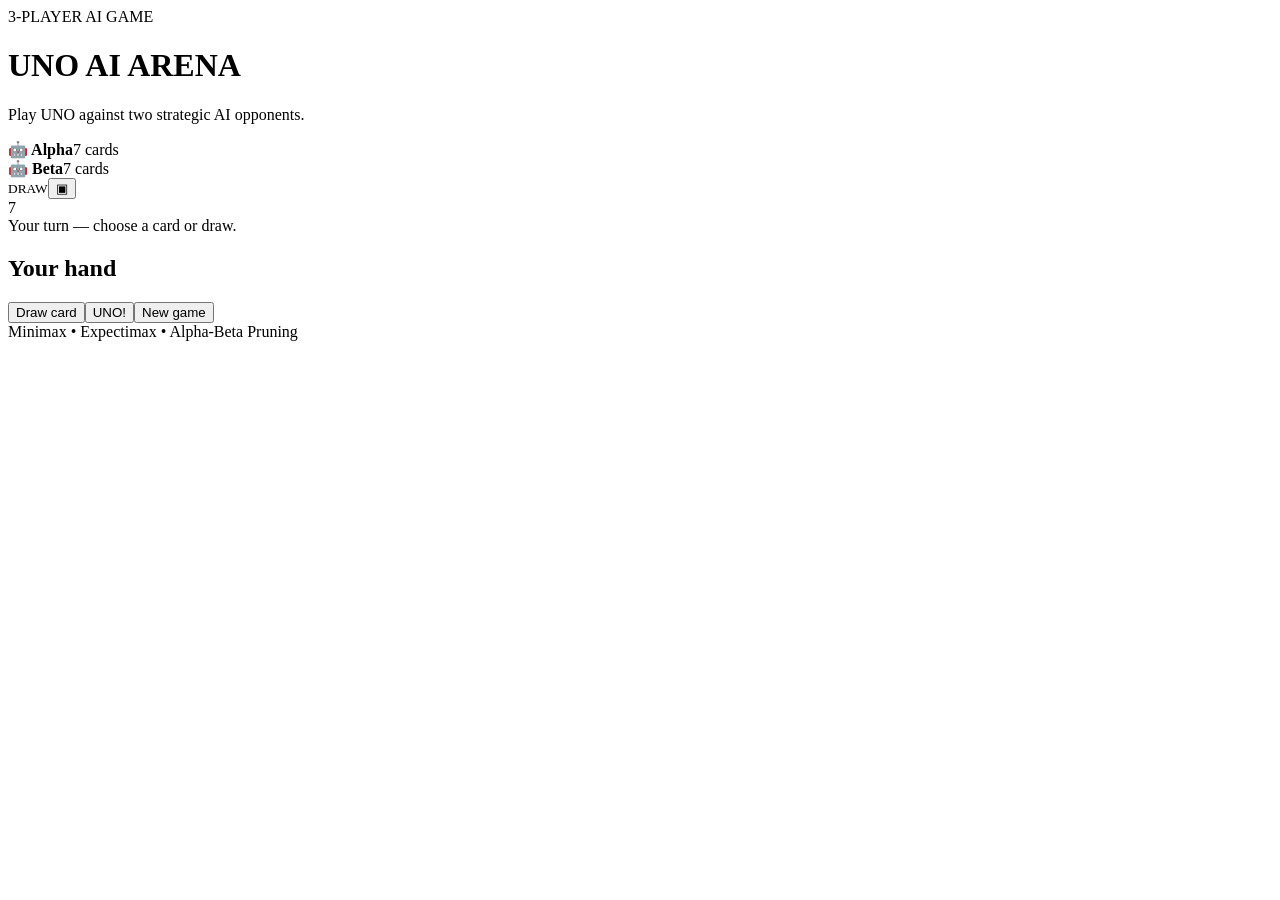
==== index.html @ a3a521a3 "Add Vercel-ready UNO AI web interface" ====
<!doctype html>
<html lang="en"><head><meta charset="utf-8"><meta name="viewport" content="width=device-width,initial-scale=1"><title>UNO AI Arena</title><link rel="stylesheet" href="style.css"></head><body><main><header><span class="eyebrow">3-PLAYER AI GAME</span><h1>UNO <span>AI</span> ARENA</h1><p>Play UNO against two strategic AI opponents.</p></header><section class="game"><div class="opponents"><div class="player"><b>🤖 Alpha</b><span id="ai1count">7 cards</span></div><div class="player"><b>🤖 Beta</b><span id="ai2count">7 cards</span></div></div><div class="table"><div class="pile"><small>DRAW</small><button id="draw" aria-label="Draw a card">▣</button></div><div class="discard" id="discard">7</div><div class="status" id="status">Your turn — choose a card or draw.</div></div><section><h2>Your hand</h2><div class="hand" id="hand"></div><div class="actions"><button id="draw2">Draw card</button><button id="uno">UNO!</button><button id="new">New game</button></div></section></section><footer>Minimax • Expectimax • Alpha-Beta Pruning</footer></main><script src="app.js"></script></body></html>
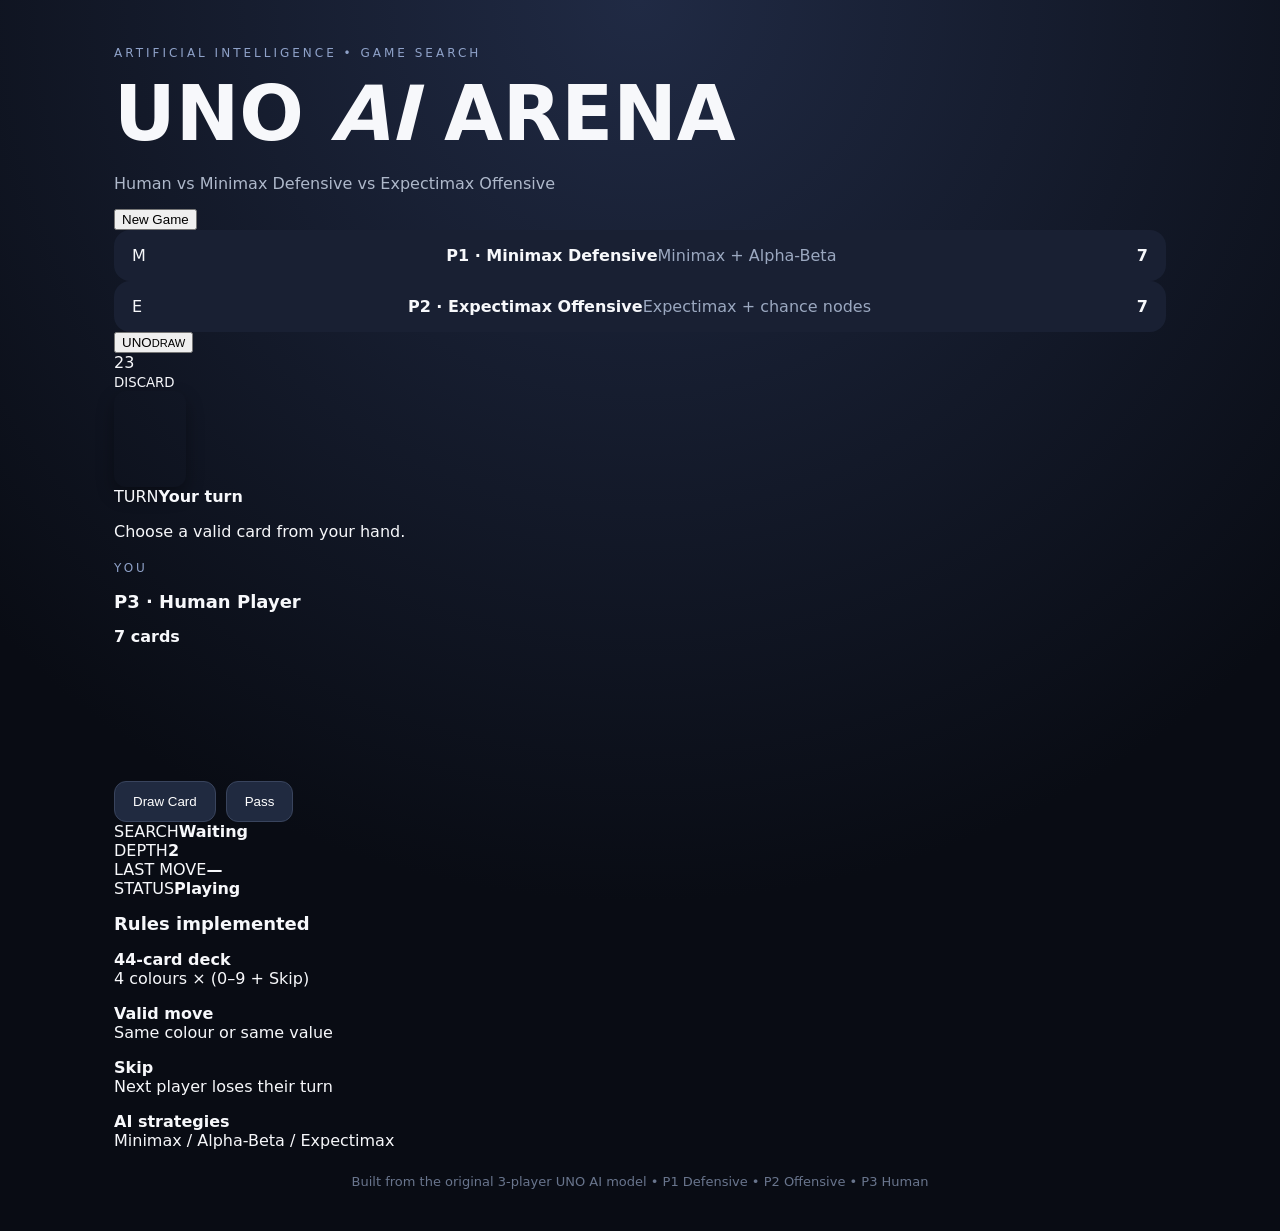
==== commit 6c683a8b: "Rebuild UNO UI around the actual 3-player game model" ====
--- a/index.html
+++ b/index.html
@@ -1,2 +1,15 @@
 <!doctype html>
-<html lang="en"><head><meta charset="utf-8"><meta name="viewport" content="width=device-width,initial-scale=1"><title>UNO AI Arena</title><link rel="stylesheet" href="style.css"></head><body><main><header><span class="eyebrow">3-PLAYER AI GAME</span><h1>UNO <span>AI</span> ARENA</h1><p>Play UNO against two strategic AI opponents.</p></header><section class="game"><div class="opponents"><div class="player"><b>🤖 Alpha</b><span id="ai1count">7 cards</span></div><div class="player"><b>🤖 Beta</b><span id="ai2count">7 cards</span></div></div><div class="table"><div class="pile"><small>DRAW</small><button id="draw" aria-label="Draw a card">▣</button></div><div class="discard" id="discard">7</div><div class="status" id="status">Your turn — choose a card or draw.</div></div><section><h2>Your hand</h2><div class="hand" id="hand"></div><div class="actions"><button id="draw2">Draw card</button><button id="uno">UNO!</button><button id="new">New game</button></div></section></section><footer>Minimax • Expectimax • Alpha-Beta Pruning</footer></main><script src="app.js"></script></body></html>+<html lang="en">
+<head><meta charset="utf-8"><meta name="viewport" content="width=device-width,initial-scale=1"><title>UNO 3-Player AI Arena</title><link rel="stylesheet" href="style.css"></head>
+<body>
+<main>
+<header><div><span class="eyebrow">ARTIFICIAL INTELLIGENCE • GAME SEARCH</span><h1>UNO <em>AI</em> ARENA</h1><p>Human vs Minimax Defensive vs Expectimax Offensive</p></div><button id="newGame" class="secondary">New Game</button></header>
+<section class="board">
+<div class="players"><article id="p1" class="player"><div class="avatar">M</div><div><strong>P1 · Minimax Defensive</strong><span>Minimax + Alpha-Beta</span></div><b id="p1Count">7</b></article><article id="p2" class="player"><div class="avatar">E</div><div><strong>P2 · Expectimax Offensive</strong><span>Expectimax + chance nodes</span></div><b id="p2Count">7</b></article></div>
+<div class="arena"><div class="deck"><button id="draw" aria-label="Draw card"><span>UNO</span><small>DRAW</small></button><div id="deckCount">23</div></div><div class="discard-wrap"><small>DISCARD</small><div id="discard" class="card large"></div></div><div class="turn"><span>TURN</span><strong id="turnText">Your turn</strong><p id="message">Choose a valid card from your hand.</p></div></div>
+<div class="human"><div class="human-title"><div><span class="eyebrow">YOU</span><h2>P3 · Human Player</h2></div><b id="p3Count">7 cards</b></div><div id="hand" class="hand"></div><div class="actions"><button id="drawBtn">Draw Card</button><button id="passBtn" class="secondary">Pass</button></div></div>
+</section>
+<aside class="insights"><div><span>SEARCH</span><strong id="strategy">Waiting</strong></div><div><span>DEPTH</span><strong>2</strong></div><div><span>LAST MOVE</span><strong id="lastMove">—</strong></div><div><span>STATUS</span><strong id="gameStatus">Playing</strong></div></aside>
+<section class="rules"><h2>Rules implemented</h2><div><p><b>44-card deck</b><br>4 colours × (0–9 + Skip)</p><p><b>Valid move</b><br>Same colour or same value</p><p><b>Skip</b><br>Next player loses their turn</p><p><b>AI strategies</b><br>Minimax / Alpha-Beta / Expectimax</p></div></section>
+<footer>Built from the original 3-player UNO AI model • P1 Defensive • P2 Offensive • P3 Human</footer>
+</main><script src="app.js"></script></body></html>
--- a/style.css
+++ b/style.css
@@ -0,0 +1 @@
+*{box-sizing:border-box}body{margin:0;min-height:100vh;background:radial-gradient(circle at top,#202a44,#090c14 65%);color:#f7f8fb;font:16px Inter,system-ui,sans-serif}main{max-width:1100px;margin:auto;padding:42px 24px}.eyebrow{font-size:12px;letter-spacing:3px;color:#8fa2c9}h1{font-size:clamp(42px,7vw,76px);margin:8px 0}h1 span{color:#ff4d67}header p{color:#aeb8ca}.game{margin-top:30px;padding:28px;border:1px solid #30394f;border-radius:28px;background:#111725;box-shadow:0 24px 80px #0006}.opponents{display:flex;gap:14px}.player{flex:1;padding:16px 18px;background:#192033;border-radius:16px;display:flex;justify-content:space-between}.player span{color:#9ba8c0}.table{min-height:330px;display:flex;align-items:center;justify-content:center;gap:35px;position:relative}.pile,.discard{width:110px;height:150px;border-radius:14px;display:grid;place-items:center;font-size:42px;font-weight:800}.pile{border:2px dashed #49546d;color:#9da8bc}.pile small{font-size:10px}.pile button{background:none;border:0;color:white;font-size:38px;cursor:pointer}.discard{background:#e8465d;box-shadow:0 12px 35px #e8465d55}.status{position:absolute;bottom:22px;color:#b8c3d8}.hand{display:flex;flex-wrap:wrap;gap:12px;min-height:115px}.card{width:72px;height:96px;border:0;border-radius:12px;color:white;font-weight:800;font-size:22px;cursor:pointer;box-shadow:0 8px 18px #0005}.red{background:#e8465d}.blue{background:#3d7df0}.green{background:#20a36a}.yellow{background:#e7b52c;color:#141414}.actions{display:flex;gap:10px;margin-top:20px}.actions button{padding:12px 18px;border:1px solid #39445d;background:#202a40;color:white;border-radius:12px;cursor:pointer}.actions button:hover{background:#2d3954}h2{font-size:18px}footer{text-align:center;color:#69758d;margin-top:24px;font-size:13px}@media(max-width:650px){.table{min-height:260px}.player{flex-direction:column;gap:5px}.card{width:60px;height:82px}}
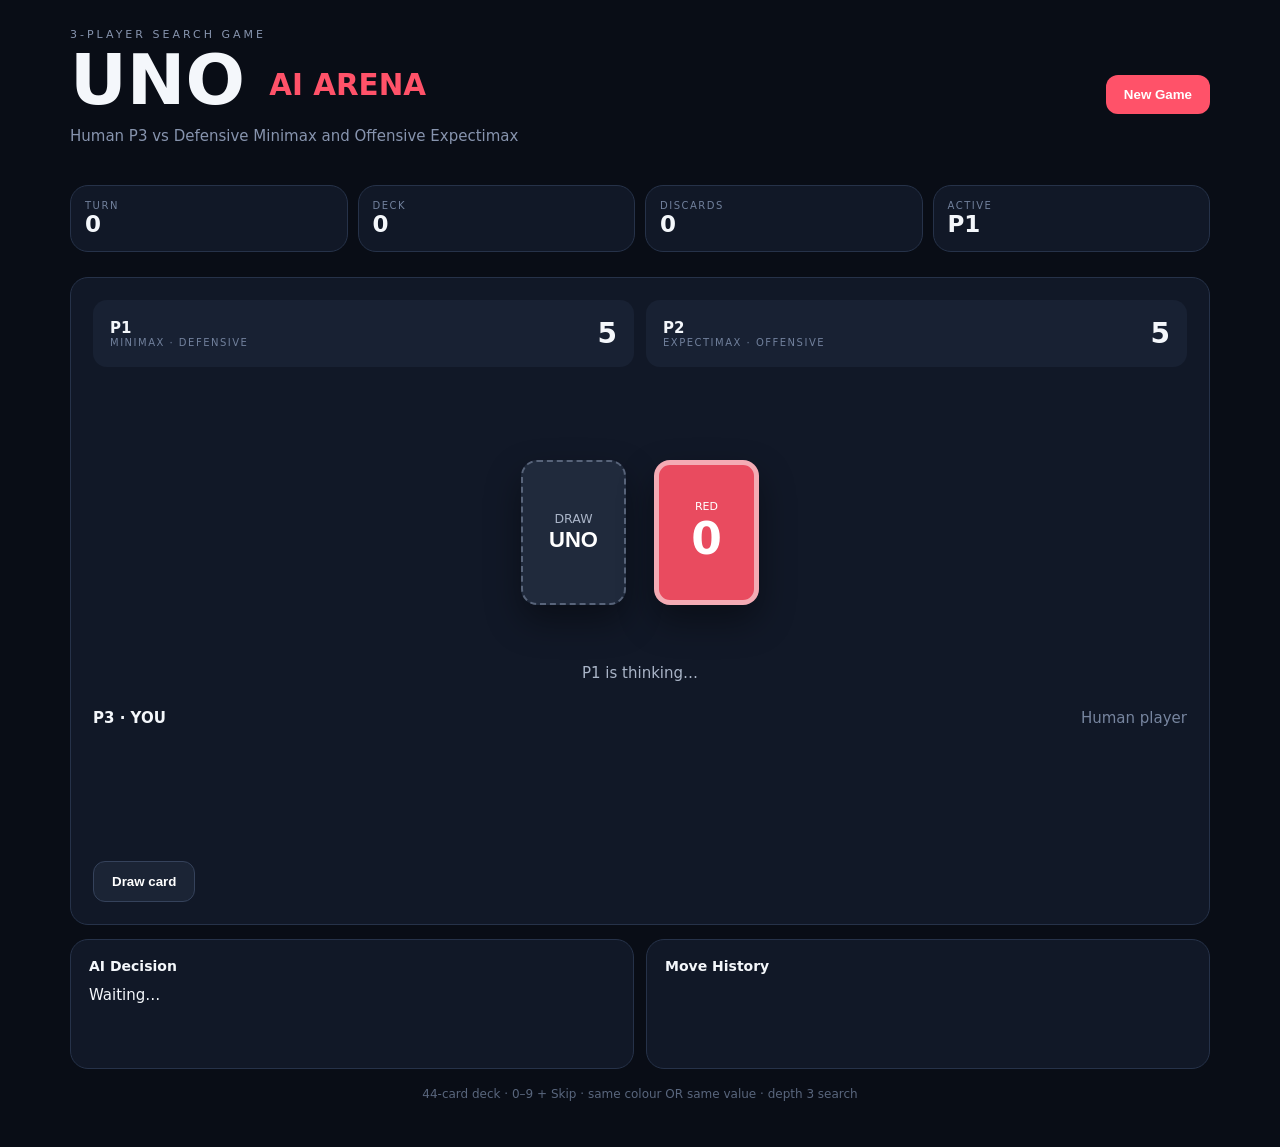
==== commit f8052e45: "Add Vercel entry page for UNO AI" ====
--- a/index.html
+++ b/index.html
@@ -1,15 +1 @@
-<!doctype html>
-<html lang="en">
-<head><meta charset="utf-8"><meta name="viewport" content="width=device-width,initial-scale=1"><title>UNO 3-Player AI Arena</title><link rel="stylesheet" href="style.css"></head>
-<body>
-<main>
-<header><div><span class="eyebrow">ARTIFICIAL INTELLIGENCE • GAME SEARCH</span><h1>UNO <em>AI</em> ARENA</h1><p>Human vs Minimax Defensive vs Expectimax Offensive</p></div><button id="newGame" class="secondary">New Game</button></header>
-<section class="board">
-<div class="players"><article id="p1" class="player"><div class="avatar">M</div><div><strong>P1 · Minimax Defensive</strong><span>Minimax + Alpha-Beta</span></div><b id="p1Count">7</b></article><article id="p2" class="player"><div class="avatar">E</div><div><strong>P2 · Expectimax Offensive</strong><span>Expectimax + chance nodes</span></div><b id="p2Count">7</b></article></div>
-<div class="arena"><div class="deck"><button id="draw" aria-label="Draw card"><span>UNO</span><small>DRAW</small></button><div id="deckCount">23</div></div><div class="discard-wrap"><small>DISCARD</small><div id="discard" class="card large"></div></div><div class="turn"><span>TURN</span><strong id="turnText">Your turn</strong><p id="message">Choose a valid card from your hand.</p></div></div>
-<div class="human"><div class="human-title"><div><span class="eyebrow">YOU</span><h2>P3 · Human Player</h2></div><b id="p3Count">7 cards</b></div><div id="hand" class="hand"></div><div class="actions"><button id="drawBtn">Draw Card</button><button id="passBtn" class="secondary">Pass</button></div></div>
-</section>
-<aside class="insights"><div><span>SEARCH</span><strong id="strategy">Waiting</strong></div><div><span>DEPTH</span><strong>2</strong></div><div><span>LAST MOVE</span><strong id="lastMove">—</strong></div><div><span>STATUS</span><strong id="gameStatus">Playing</strong></div></aside>
-<section class="rules"><h2>Rules implemented</h2><div><p><b>44-card deck</b><br>4 colours × (0–9 + Skip)</p><p><b>Valid move</b><br>Same colour or same value</p><p><b>Skip</b><br>Next player loses their turn</p><p><b>AI strategies</b><br>Minimax / Alpha-Beta / Expectimax</p></div></section>
-<footer>Built from the original 3-player UNO AI model • P1 Defensive • P2 Offensive • P3 Human</footer>
-</main><script src="app.js"></script></body></html>+<!doctype html><html><head><meta charset="utf-8"><meta name="viewport" content="width=device-width,initial-scale=1"><title>UNO — Minimax vs Expectimax</title><link rel="stylesheet" href="web.css"></head><body><div class="app"><header><div><div class="eyebrow">3-PLAYER SEARCH GAME</div><h1>UNO <span>AI ARENA</span></h1><p>Human P3 vs Defensive Minimax and Offensive Expectimax</p></div><button id="newGame" class="primary">New Game</button></header><section class="stats"><div><small>TURN</small><b id="turn">0</b></div><div><small>DECK</small><b id="deck">0</b></div><div><small>DISCARDS</small><b id="discards">0</b></div><div><small>ACTIVE</small><b id="active">P1</b></div></section><section class="board"><div class="opponents"><article id="p1" class="player"><div><strong>P1</strong><span>MINIMAX · DEFENSIVE</span></div><div class="count" id="p1count">5</div></article><article id="p2" class="player"><div><strong>P2</strong><span>EXPECTIMAX · OFFENSIVE</span></div><div class="count" id="p2count">5</div></article></div><div class="center"><div class="deckCard"><small>DRAW</small><button id="draw">UNO</button></div><div id="topCard" class="card red"><span>Red</span><strong>0</strong></div><div id="message" class="message">P1 is thinking…</div></div><article id="p3" class="human"><div class="humanTitle"><strong>P3 · YOU</strong><span>Human player</span></div><div id="hand" class="hand"></div><button id="drawHuman" class="secondary">Draw card</button></article></section><aside><div class="aiPanel"><h2>AI Decision</h2><div id="aiInfo">Waiting…</div></div><div class="logPanel"><h2>Move History</h2><div id="log"></div></div></aside><footer>44-card deck · 0–9 + Skip · same colour OR same value · depth 3 search</footer></div><script src="app.js"></script></body></html>
--- a/web.css
+++ b/web.css
@@ -0,0 +1 @@
+*{box-sizing:border-box}body{margin:0;background:#090d16;color:#f4f7fb;font:15px Inter,system-ui,sans-serif}.app{max-width:1180px;margin:auto;padding:28px 20px}header{display:flex;justify-content:space-between;align-items:center;gap:20px}.eyebrow{font-size:11px;letter-spacing:3px;color:#8794ae}h1{font-size:clamp(40px,6vw,70px);line-height:.9;margin:8px 0}h1 span{font-size:.42em;color:#ff5269;vertical-align:middle}p{color:#8794ae}.primary,.secondary{border:0;border-radius:12px;padding:12px 18px;cursor:pointer;font-weight:700}.primary{background:#ff5269;color:white}.secondary{background:#1b2435;color:#fff;border:1px solid #35425b}.stats{display:grid;grid-template-columns:repeat(4,1fr);gap:10px;margin:25px 0}.stats div,.board,.aiPanel,.logPanel{background:#111827;border:1px solid #263249;border-radius:18px}.stats div{padding:14px}.stats small,.player span{display:block;color:#71809c;font-size:10px;letter-spacing:1.5px}.stats b{font-size:23px}.board{padding:22px}.opponents{display:grid;grid-template-columns:1fr 1fr;gap:12px}.player{display:flex;justify-content:space-between;align-items:center;background:#182133;border:2px solid transparent;border-radius:14px;padding:15px}.player.active{border-color:#ff5269}.player strong{display:block}.count{font-size:28px;font-weight:800}.center{min-height:330px;display:flex;align-items:center;justify-content:center;gap:28px;position:relative}.deckCard,.card{width:105px;height:145px;border-radius:16px;box-shadow:0 16px 35px #0006}.deckCard{background:#202a3c;border:2px dashed #58647a;display:flex;flex-direction:column;align-items:center;justify-content:center;color:#aab5c8}.deckCard button{border:0;background:none;color:#fff;font-weight:900;font-size:22px;cursor:pointer}.card{display:flex;flex-direction:column;align-items:center;justify-content:center;color:#fff;border:5px solid #fff8}.card span{font-size:11px;text-transform:uppercase}.card strong{font-size:44px}.red{background:#e94b5f}.blue{background:#3c78ed}.green{background:#18a66b}.yellow{background:#e6b72e;color:#111}.yellow.card{color:#111}.message{position:absolute;bottom:15px;color:#aab5c8}.human{padding-top:12px}.humanTitle{display:flex;justify-content:space-between;margin-bottom:14px}.humanTitle span{color:#77859f}.hand{display:flex;flex-wrap:wrap;gap:10px;min-height:120px}.hand .card{width:72px;height:100px;border:3px solid transparent;cursor:pointer;transition:.15s}.hand .card:hover{transform:translateY(-7px)}.hand .card.invalid{opacity:.35;cursor:not-allowed}aside{display:grid;grid-template-columns:1fr 1fr;gap:12px;margin-top:14px}.aiPanel,.logPanel{padding:18px}h2{font-size:14px;margin:0 0 12px}.aiPanel{min-height:130px}.decision{display:flex;justify-content:space-between;padding:9px;background:#192338;border-radius:9px;margin:5px 0}.log{font-size:12px;color:#aeb9cb;padding:5px 0;border-bottom:1px solid #202b40}footer{text-align:center;color:#59667d;margin:18px;font-size:12px}@media(max-width:700px){aside{grid-template-columns:1fr}.stats{grid-template-columns:repeat(2,1fr)}.center{min-height:250px}.opponents{grid-template-columns:1fr}header{align-items:flex-start;flex-direction:column}}
